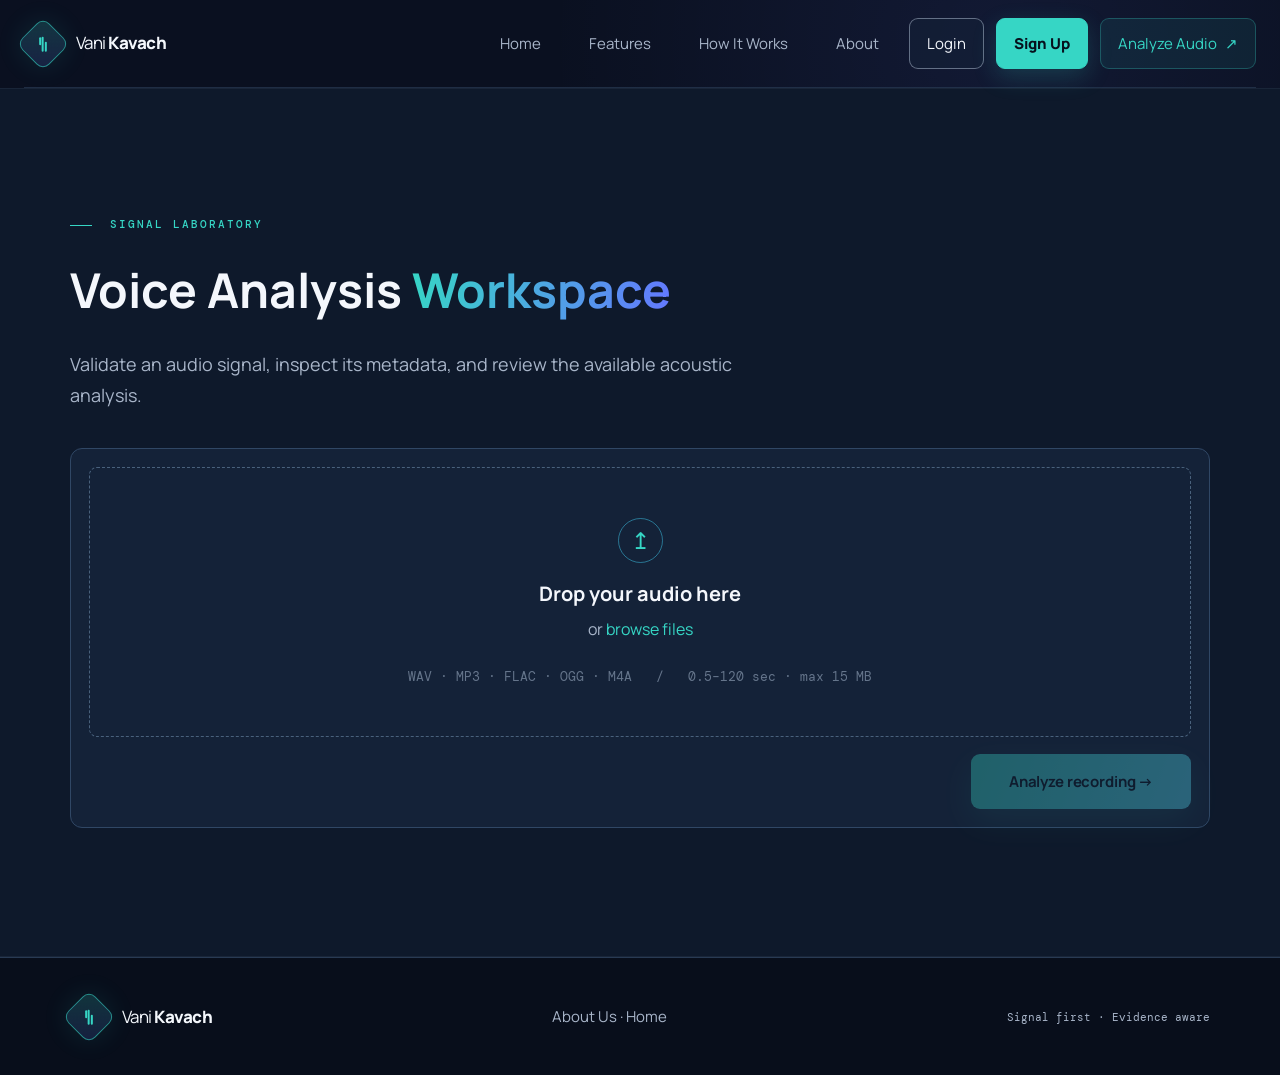
==== frontend/analyze.html @ 5777db7a "Improve frontend design and mobile responsiveness" ====
<!doctype html>
<html lang="en">
  <head><meta charset="UTF-8" /><meta name="viewport" content="width=device-width, initial-scale=1.0" /><meta name="description" content="Validate and analyze an audio recording with Vani Kavach." /><title>Analyze Audio | Vani Kavach</title><link rel="stylesheet" href="style.css" /><link rel="stylesheet" href="premium.css" /></head>
  <body>
    <header class="site-header"><a class="brand" href="index.html" aria-label="Vani Kavach home"><span class="brand-mark" aria-hidden="true"><i></i><i></i><i></i></span><span>Vani <strong>Kavach</strong></span></a><button class="menu-toggle" type="button" aria-expanded="false" aria-controls="site-nav">Menu</button><nav id="site-nav" class="site-nav" aria-label="Primary navigation"><a href="index.html">Home</a><a href="index.html#features">Features</a><a href="index.html#how-it-works">How It Works</a><a href="about.html">About</a><a href="login.html">Login</a><a href="signup.html">Sign Up</a><a class="nav-cta active" href="analyze.html">Analyze Audio <span>↗</span></a></nav></header>
    <main class="workspace-section page-main"><div class="shell"><div class="section-heading workspace-heading"><p class="eyebrow"><span></span> Signal laboratory</p><h1>Voice Analysis <em>Workspace</em></h1><p>Validate an audio signal, inspect its metadata, and review the available acoustic analysis.</p></div><div class="workspace-card">
      <div id="drop-zone" class="drop-zone" tabindex="0" role="button" aria-label="Choose an audio file"><input id="file-input" type="file" accept=".wav,.mp3,.flac,.ogg,.m4a,audio/*" hidden /><div class="upload-orb" aria-hidden="true">↥</div><h3>Drop your audio here</h3><p>or <button id="browse-button" class="inline-button" type="button">browse files</button></p><small>WAV · MP3 · FLAC · OGG · M4A &nbsp; / &nbsp; 0.5–120 sec · max 15 MB</small></div>
      <div id="file-card" class="file-card is-hidden"><div class="file-icon">∿</div><div class="file-details"><strong id="file-name"></strong><span id="file-size"></span></div><button id="remove-file" class="icon-button" type="button" aria-label="Remove selected file">×</button><audio id="audio-preview" controls></audio><div class="wave-strip" aria-hidden="true"></div></div>
      <div class="workspace-actions"><p id="status-message" class="status-message" role="status" aria-live="polite"></p><button id="analyze-button" class="button button-primary" type="button" disabled>Analyze recording <span>→</span></button></div></div><div id="results" class="results is-hidden" aria-live="polite"></div></div></main>
    <footer class="site-footer"><div class="shell footer-inner"><a class="brand" href="index.html"><span class="brand-mark" aria-hidden="true"><i></i><i></i><i></i></span><span>Vani <strong>Kavach</strong></span></a><p><a href="about.html">About Us</a> · <a href="index.html">Home</a></p><span class="footer-meta">Signal first · Evidence aware</span></div></footer><script src="shared.js"></script><script src="script.js"></script>
  </body>
</html>
---- frontend/style.css ----
@import url("https://fonts.googleapis.com/css2?family=DM+Mono:wght@400;500&family=Manrope:wght@400;500;600;700;800&display=swap");

:root{--bg:#0a1020;--surface:#142238;--surface-2:#0e192b;--line:#283a53;--text:#f4f7fc;--muted:#a8b5c9;--cyan:#36d6c5;--highlight:#55ddf4;--indigo:#6478ff;--violet:#6478ff;--green:#62e2b0;--amber:#f8c665}
*{box-sizing:border-box}html{scroll-behavior:smooth}body{margin:0;background:var(--bg);color:var(--text);font-family:Manrope,Arial,sans-serif;line-height:1.55}a{color:inherit;text-decoration:none}button{font:inherit}.shell{width:min(1140px,calc(100% - 48px));margin:auto}
.site-header{height:78px;display:flex;align-items:center;justify-content:space-between;width:min(1240px,calc(100% - 48px));margin:auto;border-bottom:1px solid rgba(36,50,71,.55)}.brand{display:flex;align-items:center;gap:11px;font-size:15px;letter-spacing:-.03em}.brand strong{font-weight:800}.brand-mark{height:30px;width:30px;display:flex;align-items:center;justify-content:center;gap:2px;border:1px solid rgba(67,217,255,.35);border-radius:9px;transform:rotate(45deg);background:linear-gradient(135deg,rgba(67,217,255,.2),rgba(139,125,255,.08))}.brand-mark i{display:block;width:2px;background:var(--cyan);border-radius:4px;transform:rotate(-45deg)}.brand-mark i:nth-child(1){height:8px}.brand-mark i:nth-child(2){height:15px}.brand-mark i:nth-child(3){height:10px}.site-nav{display:flex;align-items:center;gap:30px;font-size:12px;color:var(--muted)}.site-nav a:hover{color:var(--text)}.nav-cta{padding:10px 15px;border:1px solid var(--line);border-radius:7px;color:var(--text)!important}.nav-cta span{color:var(--cyan);margin-left:8px}.menu-toggle{display:none;background:none;border:1px solid var(--line);color:var(--text);padding:8px 11px;border-radius:6px}
.hero{display:grid;grid-template-columns:.88fr 1.12fr;gap:70px;align-items:center;min-height:590px;padding:74px 0 86px}.eyebrow{color:var(--cyan);font:500 10px "DM Mono",monospace;letter-spacing:.16em;text-transform:uppercase;margin:0 0 20px}.eyebrow span{display:inline-block;width:22px;height:1px;background:var(--cyan);vertical-align:middle;margin-right:9px}.hero h1{font-size:clamp(42px,5.2vw,70px);line-height:1.06;letter-spacing:-.07em;margin:0 0 25px}.hero h1 em,.section-heading em{font-style:normal;color:var(--cyan)}.hero-text{max-width:470px;color:var(--muted);font-size:15px}.hero-actions{display:flex;gap:14px;margin:31px 0 25px;flex-wrap:wrap}.button{border:0;border-radius:7px;padding:13px 18px;font-size:12px;font-weight:700;cursor:pointer;transition:.2s transform,.2s background,.2s opacity}.button:hover{transform:translateY(-2px)}.button-primary{background:var(--cyan);color:#06111d;box-shadow:0 0 28px rgba(67,217,255,.18)}.button-primary:hover{background:#73e4ff}.button-primary:disabled{opacity:.35;cursor:not-allowed;transform:none}.button-quiet{background:transparent;border:1px solid var(--line);color:var(--text)}.button-quiet:hover{border-color:var(--cyan)}.hero-note{font:10px "DM Mono",monospace;color:#64748b}.pulse-dot,.panel-status{display:inline-block;width:6px;height:6px;background:var(--green);border-radius:50%;box-shadow:0 0 10px var(--green);margin-right:8px}
.hero-visual{height:390px;position:relative;border:1px solid var(--line);border-radius:12px;overflow:hidden;background:radial-gradient(ellipse at 55% 45%,rgba(27,67,99,.42),transparent 62%),#091321;box-shadow:0 25px 80px rgba(0,0,0,.25)}.visual-grid{position:absolute;inset:0;opacity:.33;background-image:linear-gradient(rgba(67,217,255,.08) 1px,transparent 1px),linear-gradient(90deg,rgba(67,217,255,.08) 1px,transparent 1px);background-size:42px 42px;mask-image:linear-gradient(to bottom,transparent,#000 25%,#000 75%,transparent)}.scan-line{position:absolute;top:0;bottom:0;width:1px;background:linear-gradient(transparent,var(--cyan),transparent);opacity:.45;animation:scan 4s ease-in-out infinite}.waveform{position:absolute;width:100%;left:0;top:55px;height:270px}.wave-back,.wave-front{fill:none;stroke:url(#wave);stroke-width:2;vector-effect:non-scaling-stroke}.wave-back{opacity:.25;transform:translateY(10px);filter:url(#glow)}.wave-front{filter:url(#glow);stroke-width:3}.wave-axis{stroke:#43d9ff;opacity:.12;stroke-dasharray:4 8}.signal-label{position:absolute;font:9px "DM Mono",monospace;color:#8292a7;letter-spacing:.12em}.label-top{top:23px;left:25px}.label-top b{display:inline-block;width:5px;height:5px;border-radius:50%;background:var(--green);margin-left:7px}.label-bottom{bottom:25px;right:25px}.label-bottom span{color:var(--cyan);font-size:16px;margin-left:8px}.signal-panel{position:absolute;bottom:21px;left:22px;display:flex;align-items:center;gap:10px;padding:10px 12px;border-radius:7px;background:rgba(13,25,41,.9);border:1px solid rgba(67,217,255,.22);font-size:10px}.panel-icon{font-size:22px;color:var(--cyan)}.signal-panel small{display:block;color:var(--cyan);font:8px "DM Mono",monospace;letter-spacing:.11em}.signal-panel strong{font-size:11px}.panel-status{margin:0 0 0 15px}
.section{padding:90px 0}.section-heading h2{font-size:clamp(30px,4vw,46px);letter-spacing:-.06em;line-height:1.1;margin:0}.feature-grid{display:grid;grid-template-columns:repeat(3,1fr);gap:15px;margin-top:45px}.feature-card{position:relative;min-height:255px;background:var(--surface);border:1px solid var(--line);border-radius:10px;padding:25px;transition:.25s transform,.25s border-color}.feature-card:hover{transform:translateY(-5px);border-color:#38617a}.feature-number{font:10px "DM Mono",monospace;color:#5d6c7f}.feature-icon{display:block;color:var(--cyan);font-size:35px;margin:20px 0 14px}.feature-card h3{font-size:16px;margin:0 0 9px}.feature-card p{font-size:12px;color:var(--muted);max-width:270px}.feature-card a{position:absolute;bottom:24px;font-size:11px;color:var(--cyan)}.feature-card a span{margin-left:8px}
.workspace-section{padding:94px 0;background:var(--surface-2);border-top:1px solid rgba(36,50,71,.5);border-bottom:1px solid rgba(36,50,71,.5)}.workspace-heading>p:last-child{color:var(--muted);font-size:13px;margin-top:16px}.workspace-card{margin-top:38px;padding:18px;background:rgba(16,24,39,.8);border:1px solid var(--line);border-radius:12px}.drop-zone{min-height:220px;display:flex;flex-direction:column;justify-content:center;align-items:center;text-align:center;border:1px dashed #3a536b;border-radius:8px;cursor:pointer;transition:.2s background,.2s border-color}.drop-zone:hover,.drop-zone.is-dragging{background:rgba(67,217,255,.05);border-color:var(--cyan)}.upload-orb{display:grid;place-items:center;width:45px;height:45px;border-radius:50%;color:var(--cyan);border:1px solid rgba(67,217,255,.45);font-size:23px;margin-bottom:14px}.drop-zone h3{font-size:14px;margin:0}.drop-zone p{font-size:12px;color:var(--muted);margin:3px}.inline-button{border:0;padding:0;background:none;color:var(--cyan);cursor:pointer}.drop-zone small{color:#65758b;font:9px "DM Mono",monospace;margin-top:18px}.file-card{display:grid;grid-template-columns:auto 1fr auto;align-items:center;gap:12px;padding:15px;border:1px solid rgba(67,217,255,.3);border-radius:8px;background:rgba(67,217,255,.04)}.file-icon{display:grid;place-items:center;width:37px;height:37px;border-radius:6px;background:rgba(67,217,255,.12);color:var(--cyan);font-size:20px}.file-details strong,.file-details span{display:block}.file-details strong{font-size:12px;overflow:hidden;text-overflow:ellipsis;white-space:nowrap;max-width:500px}.file-details span{color:var(--muted);font:10px "DM Mono",monospace;margin-top:3px}.icon-button{border:0;background:none;color:var(--muted);font-size:24px;cursor:pointer}.icon-button:hover{color:var(--text)}audio{grid-column:1/-1;width:100%;height:34px;filter:invert(1) hue-rotate(170deg) saturate(1.5);opacity:.85}.wave-strip{grid-column:1/-1;height:30px;opacity:.7;background:linear-gradient(90deg,transparent 0 2%,var(--cyan) 2% 2.5%,transparent 2.5% 5%,var(--cyan) 5% 5.4%,transparent 5.4% 7%,var(--cyan) 7% 8%,transparent 8% 10%,var(--cyan) 10% 10.5%,transparent 10.5% 14%,var(--cyan) 14% 15%,transparent 15% 17%,var(--cyan) 17% 17.5%,transparent 17.5% 100%);background-size:105px 100%;mask-image:linear-gradient(90deg,transparent,#000 15%,#000 85%,transparent)}.workspace-actions{display:flex;align-items:center;justify-content:space-between;gap:15px;margin-top:17px}.status-message{font-size:11px;color:var(--muted);margin:0}.status-message.error{color:#ff8b8b}.status-message.loading{color:var(--cyan)}.results{margin-top:17px;padding:24px;background:var(--surface);border:1px solid var(--line);border-radius:10px}.results h3{margin:0 0 15px;font-size:15px}.result-grid{display:grid;grid-template-columns:repeat(3,1fr);gap:10px}.result-item{padding:12px;border:1px solid var(--line);border-radius:6px}.result-item small{display:block;color:var(--muted);font:9px "DM Mono",monospace;text-transform:uppercase}.result-item strong{display:block;margin-top:4px;font-size:13px}.model-note{margin:17px 0 0;padding:13px;border-left:2px solid var(--amber);background:rgba(248,198,101,.06);font-size:11px;color:#c2cddd}.model-note.experimental{border-color:var(--cyan);background:rgba(67,217,255,.05)}.is-hidden{display:none!important}
.process-grid{display:grid;grid-template-columns:repeat(4,1fr);gap:0;margin-top:45px}.process-grid article{padding:0 24px;border-left:1px solid var(--line)}.process-grid article:first-child{padding-left:0;border:0}.process-grid span{color:var(--cyan);font:11px "DM Mono",monospace}.process-grid h3{font-size:14px;margin:20px 0 7px}.process-grid p{color:var(--muted);font-size:12px;margin:0;max-width:190px}.site-footer{border-top:1px solid var(--line);padding:30px 0}.footer-inner{display:flex;align-items:center;justify-content:space-between}.footer-inner p,.footer-meta{color:var(--muted);font-size:11px}.footer-meta{font-family:"DM Mono",monospace}
@keyframes scan{0%,100%{left:8%;opacity:0}15%{opacity:.45}85%{opacity:.45}50%{left:88%}}@media(max-width:800px){.site-header{height:68px}.menu-toggle{display:block}.site-nav{display:none;position:absolute;z-index:5;top:68px;left:24px;right:24px;padding:16px;background:var(--surface);border:1px solid var(--line);border-radius:8px;flex-direction:column;align-items:stretch;gap:16px}.site-nav.is-open{display:flex}.hero{grid-template-columns:1fr;gap:35px;padding:64px 0}.hero-visual{height:320px}.feature-grid{grid-template-columns:1fr}.process-grid{grid-template-columns:1fr 1fr;gap:28px}.process-grid article{padding:0 0 0 16px}.process-grid article:nth-child(3){border-left:0;padding-left:0}.footer-inner{flex-wrap:wrap;gap:18px}.footer-inner p{order:3;width:100%}}@media(max-width:520px){.shell,.site-header{width:calc(100% - 32px)}.hero h1{font-size:43px}.section,.workspace-section{padding:65px 0}.workspace-actions{align-items:stretch;flex-direction:column}.workspace-actions .button{width:100%}.result-grid{grid-template-columns:1fr 1fr}.process-grid{grid-template-columns:1fr}.process-grid article,.process-grid article:nth-child(3){border-left:0;padding-left:0}.footer-meta{display:none}}

.active{color:var(--cyan)!important}.page-main{min-height:calc(100vh - 145px)}.page-hero{padding:92px 0 75px;border-bottom:1px solid var(--line)}.page-hero h1{font-size:clamp(42px,6vw,70px);line-height:1.05;letter-spacing:-.07em;margin:0 0 23px}.page-hero>p:last-child{max-width:610px;color:var(--muted);font-size:15px}.content-grid{display:grid;grid-template-columns:1fr 1fr;gap:16px;padding-top:38px}.content-panel{padding:30px;background:var(--surface);border:1px solid var(--line);border-radius:10px}.content-panel h2{font-size:24px;line-height:1.2;letter-spacing:-.04em;margin:0 0 17px}.content-panel p{color:var(--muted);font-size:13px}.stack-list{display:grid;gap:17px}.stack-list>div{display:flex;gap:15px;align-items:flex-start}.stack-list b{color:var(--cyan);font:11px "DM Mono",monospace}.stack-list span{display:grid;gap:3px;font-size:12px;color:var(--muted)}.stack-list strong{font-size:13px;color:var(--text)}.planned-label{color:var(--amber)!important;font:10px "DM Mono",monospace!important;letter-spacing:.1em;margin-top:24px}.page-cta{display:flex;justify-content:space-between;align-items:center;gap:20px;padding:80px 0}.page-cta h2{font-size:28px;letter-spacing:-.05em}.auth-page{min-height:100vh;background:radial-gradient(circle at 50% 0%,rgba(25,62,89,.42),transparent 48%),var(--bg)}.auth-header{width:min(940px,calc(100% - 40px));height:78px;margin:auto;display:flex;justify-content:space-between;align-items:center}.back-link{color:var(--muted);font-size:12px}.back-link:hover{color:var(--cyan)}.auth-main{min-height:calc(100vh - 78px);display:grid;place-items:center;padding:40px 20px 70px}.auth-card{width:min(430px,100%);padding:35px;background:rgba(16,24,39,.86);border:1px solid var(--line);border-radius:12px;box-shadow:0 25px 80px rgba(0,0,0,.25)}.auth-card h1{font-size:32px;letter-spacing:-.06em;margin:0 0 7px}.auth-intro{margin:0 0 27px;color:var(--muted);font-size:13px}.auth-card form{display:grid;gap:16px}.auth-card label{display:grid;gap:7px;color:#c3cfde;font-size:11px}.auth-card input{width:100%;padding:12px 13px;border:1px solid var(--line);border-radius:6px;background:#0a1220;color:var(--text);outline:none;font-size:13px}.auth-card input:focus{border-color:var(--cyan);box-shadow:0 0 0 3px rgba(67,217,255,.1)}.password-field{position:relative}.password-field input{padding-right:60px}.password-field button{position:absolute;right:9px;top:7px;border:0;background:none;color:var(--cyan);font-size:10px;cursor:pointer;padding:5px}.field-hint{color:#708095;font-size:10px}.form-submit{width:100%;margin-top:5px}.form-message{min-height:17px;margin:0;font-size:11px}.form-message.error{color:#ff8b8b}.form-message.notice{color:var(--amber)}.auth-links{display:flex;justify-content:space-between;gap:12px;flex-wrap:wrap;margin-top:20px;font-size:11px;color:var(--muted)}.auth-links a{color:var(--cyan)}.backend-note{padding-top:18px;margin:19px 0 0;border-top:1px solid var(--line);color:#718096;font-size:10px;line-height:1.6}
@media(max-width:800px){.content-grid{grid-template-columns:1fr}.page-cta{align-items:flex-start;flex-direction:column}.site-nav .active{color:var(--cyan)!important}}@media(max-width:520px){.page-hero{padding:65px 0 50px}.content-panel{padding:23px}.auth-card{padding:27px 22px}.auth-header{width:calc(100% - 32px)}}
---- frontend/premium.css ----
/* Premium visual layer: keeps the existing structure and interaction styles intact. */
:root {
  --bg: #0a1020;
  --surface: #142238;
  --surface-2: #0e192b;
  --line: #283a53;
  --text: #f4f7fc;
  --muted: #a8b5c9;
  --cyan: #36d6c5;
  --highlight: #55ddf4;
  --indigo: #6478ff;
  --violet: #6478ff;
  --green: #62e2b0;
  --amber: #f8c665;
}

body {
  background:
    radial-gradient(circle at 78% 4%, rgba(100, 120, 255, .09), transparent 28rem),
    var(--bg);
  font-size: 17px;
  line-height: 1.68;
}

a, button, input { -webkit-tap-highlight-color: transparent; }
a:focus-visible, button:focus-visible, input:focus-visible, .drop-zone:focus-visible {
  outline: 3px solid rgba(85, 221, 244, .7);
  outline-offset: 4px;
}

.site-header {
  height: 88px;
  border-bottom-color: rgba(40, 58, 83, .72);
}
.brand { font-size: 17px; gap: 14px; }
.brand-mark {
  width: 38px;
  height: 38px;
  border-color: rgba(54, 214, 197, .58);
  background: linear-gradient(135deg, rgba(54, 214, 197, .2), rgba(100, 120, 255, .16));
  box-shadow: 0 0 28px rgba(54, 214, 197, .12);
}
.brand-mark i { background: var(--cyan); }
.site-nav {
  gap: 12px;
  font-size: 15px;
  color: var(--muted);
}
.site-nav a {
  min-height: 46px;
  display: inline-flex;
  align-items: center;
  padding: 12px 17px;
  border: 1px solid transparent;
  border-radius: 9px;
  transition: color .2s ease, background-color .2s ease, border-color .2s ease, transform .2s ease;
}
.site-nav a:hover {
  color: var(--text);
  background: rgba(85, 221, 244, .07);
  border-color: rgba(85, 221, 244, .22);
  transform: translateY(-1px);
}
.site-nav a:focus-visible {
  color: var(--text);
  background: rgba(85, 221, 244, .1);
  border-color: var(--highlight);
}
.site-nav a.active {
  color: var(--cyan) !important;
  background: rgba(54, 214, 197, .08);
  border-color: rgba(54, 214, 197, .28);
}
.site-nav a[href="login.html"] {
  color: var(--text);
  border-color: rgba(168, 181, 201, .55);
  background: rgba(20, 34, 56, .5);
}
.site-nav a[href="login.html"]:hover,
.site-nav a[href="login.html"]:focus-visible {
  border-color: var(--highlight);
  background: rgba(85, 221, 244, .1);
}
.site-nav a[href="signup.html"] {
  color: #06111d;
  border-color: var(--cyan);
  background: var(--cyan);
  font-weight: 800;
  box-shadow: 0 8px 24px rgba(54, 214, 197, .18);
}
.site-nav a[href="signup.html"]:hover,
.site-nav a[href="signup.html"]:focus-visible {
  color: #06111d;
  border-color: #75e6d7;
  background: #75e6d7;
  box-shadow: 0 10px 28px rgba(54, 214, 197, .28);
}
.nav-cta {
  padding: 12px 19px;
  min-height: 46px;
  border-color: rgba(54, 214, 197, .45);
  background: rgba(54, 214, 197, .1);
  color: var(--text) !important;
}
.nav-cta:hover,
.nav-cta:focus-visible {
  background: rgba(54, 214, 197, .18);
  border-color: var(--cyan);
}
.menu-toggle {
  min-height: 44px;
  padding: 10px 16px;
  border-radius: 9px;
  font-size: 15px;
  transition: color .2s ease, background-color .2s ease, border-color .2s ease;
}
.menu-toggle:hover,
.menu-toggle:focus-visible {
  color: var(--cyan);
  background: rgba(54, 214, 197, .1);
  border-color: var(--cyan);
}

.hero {
  grid-template-columns: .94fr 1.06fr;
  gap: 76px;
  min-height: 680px;
  padding: 88px 0 105px;
}
.eyebrow { color: var(--cyan); font-size: 11px; letter-spacing: .18em; }
.hero h1 {
  max-width: 680px;
  font-size: clamp(52px, 5vw, 64px);
  letter-spacing: -.065em;
  line-height: 1.06;
}
.hero h1 em, .section-heading em, .page-hero em {
  background: linear-gradient(100deg, var(--cyan), var(--indigo));
  -webkit-background-clip: text;
  background-clip: text;
  color: transparent;
}
.hero-text { font-size: 18px; line-height: 1.7; max-width: 500px; }
.hero-actions { gap: 16px; margin-top: 38px; }
.button {
  min-height: 54px;
  padding: 15px 28px;
  border-radius: 9px;
  font-size: 15px;
  font-weight: 700;
  letter-spacing: -.01em;
}
.button-primary {
  background: linear-gradient(110deg, var(--cyan), var(--highlight));
  box-shadow: 0 12px 34px rgba(54, 214, 197, .2);
}
.button-primary:hover { background: linear-gradient(110deg, #63e6d7, #75e6f7); }
.button-quiet { min-height: 52px; padding-inline: 25px; border-color: #3a506d; }
.hero-note { font-size: 14px; line-height: 1.6; color: #a8b5c9; }

.hero-visual {
  height: 460px;
  border-color: #304765;
  border-radius: 18px;
  background:
    radial-gradient(ellipse at 50% 48%, rgba(54, 214, 197, .2), transparent 35%),
    radial-gradient(ellipse at 80% 12%, rgba(100, 120, 255, .22), transparent 42%),
    #0b1729;
  box-shadow: 0 34px 100px rgba(0, 0, 0, .36), 0 0 90px rgba(54, 214, 197, .08);
}
.visual-grid {
  opacity: .48;
  background-image: linear-gradient(rgba(85, 221, 244, .1) 1px, transparent 1px), linear-gradient(90deg, rgba(85, 221, 244, .1) 1px, transparent 1px);
  background-size: 46px 46px;
}
.waveform { top: 88px; height: 290px; }
.wave-front, .wave-back { stroke: url(#wave); }
.wave-front { stroke-width: 3.5; }
.signal-label { color: #9aacc1; }
.signal-panel {
  bottom: 26px;
  left: 26px;
  padding: 13px 16px;
  border-color: rgba(54, 214, 197, .35);
  background: rgba(13, 28, 47, .92);
}
.signal-panel small { color: var(--cyan); }

.section { padding: 128px 0; }
.section-heading h2 { font-size: clamp(30px, 3.1vw, 38px); line-height: 1.15; }
.feature-grid { grid-template-columns: 1.08fr 1fr 1fr; gap: 18px; margin-top: 52px; }
.feature-card {
  min-height: 320px;
  padding: 32px;
  border-radius: 14px;
  background: linear-gradient(145deg, #142238, #101c30);
  border-color: #2c405c;
}
.feature-card:first-child {
  background: linear-gradient(145deg, rgba(54, 214, 197, .12), #142238 56%);
  border-color: rgba(54, 214, 197, .35);
}
.feature-card:hover { border-color: rgba(85, 221, 244, .7); box-shadow: 0 18px 42px rgba(0, 0, 0, .2); }
.feature-icon { color: var(--highlight); font-size: 43px; margin: 27px 0 18px; }
.feature-card h3 { font-size: 22px; line-height: 1.25; }
.feature-card p { font-size: 16px; line-height: 1.7; max-width: 31ch; }
.feature-card a { font-size: 15px; }

.process-section {
  max-width: 1140px;
  margin: auto;
  padding-top: 40px;
  padding-bottom: 116px;
}
.process-grid {
  position: relative;
  grid-template-columns: repeat(4, 1fr);
  gap: 0;
  margin-top: 55px;
  padding-top: 25px;
}
.process-grid::before {
  content: "";
  position: absolute;
  top: 0;
  left: 8%;
  right: 8%;
  height: 1px;
  background: linear-gradient(90deg, var(--cyan), var(--indigo), var(--cyan));
  opacity: .42;
}
.process-grid article { min-height: 175px; border-left-color: #334962; }
.process-grid span { font-size: 14px; }
.process-grid h3 { font-size: 21px; line-height: 1.25; margin-top: 25px; }
.process-grid p { font-size: 16px; line-height: 1.65; }
.final-cta {
  display: flex;
  align-items: center;
  justify-content: space-between;
  gap: 35px;
  margin-bottom: 112px;
  padding: 53px 58px;
  border: 1px solid rgba(54, 214, 197, .33);
  border-radius: 18px;
  background: linear-gradient(110deg, rgba(54, 214, 197, .13), rgba(100, 120, 255, .18)), #101d32;
  box-shadow: 0 24px 60px rgba(0, 0, 0, .24);
}
.final-cta .eyebrow { margin-bottom: 14px; }
.final-cta h2 { margin: 0; font-size: clamp(25px, 3.2vw, 39px); line-height: 1.15; letter-spacing: -.06em; }

.workspace-section { padding: 128px 0; background: var(--surface-2); }
.workspace-card, .results { background: #142238; border-color: #304765; }
.drop-zone { min-height: 270px; border-color: #49617c; }
.drop-zone:hover, .drop-zone.is-dragging { background: rgba(54, 214, 197, .06); border-color: var(--cyan); }
.workspace-actions .button { min-width: 220px; }
.result-item { background: rgba(10, 16, 32, .25); border-color: #304765; }

.page-hero { padding-top: 120px; padding-bottom: 96px; }
.page-hero h1 { font-size: clamp(40px, 4.5vw, 48px); line-height: 1.1; }
.page-hero > p:last-child { font-size: 18px; line-height: 1.7; max-width: 62ch; }
.content-panel { background: #142238; border-color: #304765; border-radius: 14px; }
.content-panel h2 { font-size: 26px; line-height: 1.25; }
.content-panel p { font-size: 16px; line-height: 1.72; }
.stack-list { gap: 22px; }
.stack-list b { font-size: 14px; }
.stack-list span { font-size: 16px; line-height: 1.55; }
.stack-list strong { font-size: 17px; }
.page-cta { padding-top: 90px; padding-bottom: 110px; }
.page-cta h2 { font-size: clamp(28px, 3vw, 36px); }
.auth-card { background: #142238; border-color: #304765; border-radius: 14px; }
.auth-card h1 { font-size: 38px; line-height: 1.15; }
.auth-intro { font-size: 16px; line-height: 1.65; }
.auth-card form { gap: 21px; }
.auth-card label { gap: 9px; font-size: 17px; line-height: 1.4; }
.auth-card input { min-height: 52px; padding: 13px 15px; background: #0e192b; border-color: #354c68; font-size: 17px; }
.auth-card .button { min-height: 52px; }
.auth-links { font-size: 15px; line-height: 1.6; }
.backend-note { font-size: 14px; line-height: 1.65; }
.back-link { font-size: 15px; }
.form-message { font-size: 15px; line-height: 1.6; }
.workspace-heading h1 { font-size: clamp(40px, 4.5vw, 48px); line-height: 1.12; }
.workspace-heading > p:last-child { font-size: 18px; line-height: 1.7; max-width: 62ch; }
.drop-zone h3 { font-size: 20px; }
.drop-zone p { font-size: 16px; margin: 6px; }
.drop-zone small { font-size: 13px; line-height: 1.5; }
.status-message { font-size: 15px; line-height: 1.6; }
.results h3 { font-size: 22px; }
.result-item { padding: 16px; }
.result-item small { font-size: 12px; }
.result-item strong { font-size: 16px; }
.model-note { font-size: 15px; line-height: 1.7; padding: 16px; }
.site-footer { border-top-color: #283a53; background: #080e1b; }
.footer-inner p { font-size: 15px; line-height: 1.8; }
.footer-inner p a { color: var(--muted); }
.footer-inner p a:hover { color: var(--cyan); }

@media (max-width: 1023px) {
  .hero {
    gap: 56px;
    padding-inline: 8px;
  }
  .shell { width: min(100% - 40px, 920px); }
  .content-grid { gap: 20px; }
}

@media (max-width: 767px) {
  .site-header { height: 76px; }
  .site-nav {
    top: 76px;
    left: 16px;
    right: 16px;
    gap: 8px;
    background: #142238;
    border-color: #38516f;
    padding: 16px;
  }
  .site-nav a {
    width: 100%;
    min-height: 46px;
    justify-content: flex-start;
    padding: 12px 16px;
  }
  .site-nav a[href="signup.html"],
  .site-nav .nav-cta {
    justify-content: center;
  }
  .shell { width: calc(100% - 40px); }
  .hero {
    display: grid;
    grid-template-columns: minmax(0, 1fr);
    min-height: auto;
    gap: 42px;
    padding: 72px 0 88px;
  }
  .hero-copy {
    width: 100%;
    max-width: 620px;
    margin: 0 auto;
  }
  .hero h1 {
    width: 100%;
    max-width: 19ch;
    font-size: clamp(38px, 10vw, 46px);
    line-height: 1.08;
    letter-spacing: -.055em;
  }
  .hero-text {
    max-width: 54ch;
    font-size: 17px;
    line-height: 1.6;
  }
  .hero-actions {
    align-items: stretch;
    gap: 12px;
    margin-top: 30px;
  }
  .hero-actions .button {
    min-height: 52px;
    justify-content: center;
  }
  .hero-visual {
    width: min(100%, 320px);
    height: 320px;
    margin: 0 auto;
  }
  .feature-grid { grid-template-columns: 1fr; }
  .feature-card, .feature-card:first-child { min-height: 280px; }
  .process-section { padding-top: 65px; }
  .final-cta { align-items: flex-start; flex-direction: column; padding: 35px 28px; margin-bottom: 70px; }
  .final-cta .button { width: 100%; }
  .content-grid { grid-template-columns: 1fr; padding-top: 28px; }
  .content-panel { padding: 28px 24px; }
  .page-cta { align-items: flex-start; flex-direction: column; padding: 72px 0 88px; }
  .page-cta .button { width: 100%; }
  .workspace-section { padding: 88px 0; }
  .workspace-card { margin-top: 30px; padding: 16px; }
  .workspace-actions { align-items: stretch; flex-direction: column; gap: 16px; }
  .workspace-actions .button { width: 100%; min-width: 0; }
  .result-grid { grid-template-columns: 1fr; }
  .auth-header { width: calc(100% - 40px); }
  .auth-main { padding: 32px 20px 56px; }
  .auth-card { width: 100%; max-width: 520px; }
}

@media (max-width: 400px) {
  .shell, .site-header, .auth-header { width: calc(100% - 32px); }
  .hero { padding-top: 64px; }
  .hero { gap: 34px; padding-bottom: 72px; }
  .hero h1 { max-width: 18ch; font-size: clamp(38px, 10vw, 44px); }
  .hero-text { font-size: 17px; line-height: 1.65; }
  .hero-actions { flex-direction: column; }
  .hero-actions .button { width: 100%; text-align: center; }
  .button { min-height: 52px; }
  .hero-visual { width: 100%; max-width: 300px; height: 300px; }
  .waveform { top: 50px; height: 235px; }
  .signal-panel { left: 15px; bottom: 15px; }
  .page-hero { padding-top: 76px; }
  .page-hero h1, .workspace-heading h1 { font-size: clamp(36px, 10vw, 44px); }
  .page-hero > p:last-child, .workspace-heading > p:last-child { font-size: 17px; }
  .content-panel p { font-size: 16px; }
  .content-panel h2 { font-size: 24px; }
  .auth-card h1 { font-size: 34px; }
  .auth-card { padding: 32px 24px; }
  .footer-inner p { font-size: 14px; }
  .content-panel { padding: 24px 20px; }
  .final-cta { padding: 30px 22px; }
  .workspace-actions .button { width: 100%; }
}
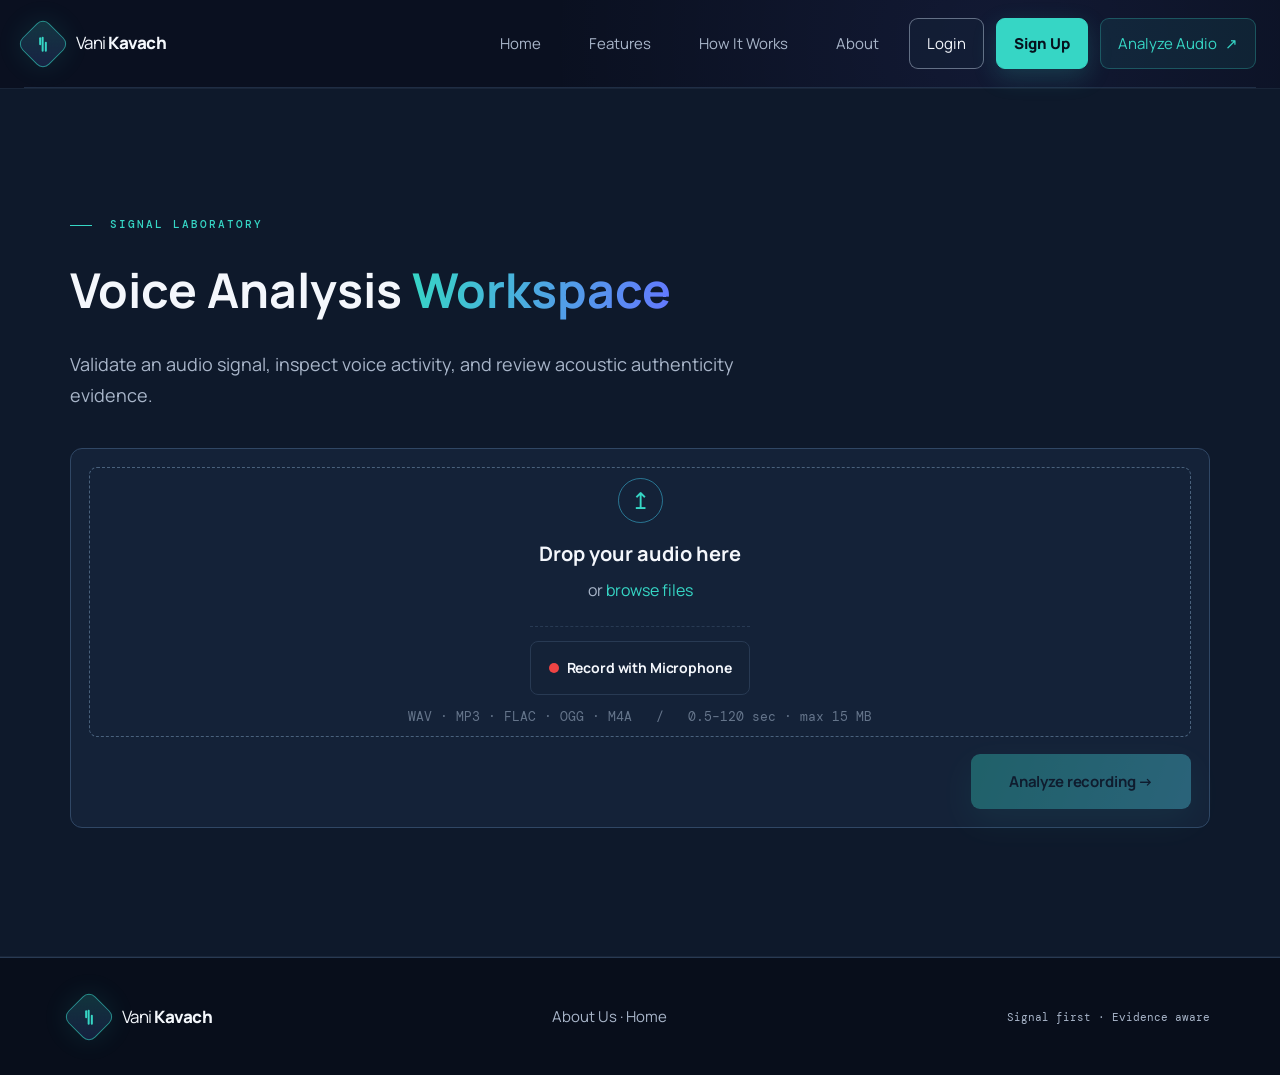
==== commit 1877a59c: "updated" ====
--- a/frontend/analyze.html
+++ b/frontend/analyze.html
@@ -1,12 +1,92 @@
 <!doctype html>
 <html lang="en">
-  <head><meta charset="UTF-8" /><meta name="viewport" content="width=device-width, initial-scale=1.0" /><meta name="description" content="Validate and analyze an audio recording with Vani Kavach." /><title>Analyze Audio | Vani Kavach</title><link rel="stylesheet" href="style.css" /><link rel="stylesheet" href="premium.css" /></head>
+  <head>
+    <meta charset="UTF-8" />
+    <meta name="viewport" content="width=device-width, initial-scale=1.0" />
+    <meta name="description" content="Validate and analyze an audio recording with Vani Kavach." />
+    <title>Analyze Audio | Vani Kavach</title>
+    <link rel="stylesheet" href="style.css" />
+    <link rel="stylesheet" href="premium.css" />
+  </head>
   <body>
-    <header class="site-header"><a class="brand" href="index.html" aria-label="Vani Kavach home"><span class="brand-mark" aria-hidden="true"><i></i><i></i><i></i></span><span>Vani <strong>Kavach</strong></span></a><button class="menu-toggle" type="button" aria-expanded="false" aria-controls="site-nav">Menu</button><nav id="site-nav" class="site-nav" aria-label="Primary navigation"><a href="index.html">Home</a><a href="index.html#features">Features</a><a href="index.html#how-it-works">How It Works</a><a href="about.html">About</a><a href="login.html">Login</a><a href="signup.html">Sign Up</a><a class="nav-cta active" href="analyze.html">Analyze Audio <span>↗</span></a></nav></header>
-    <main class="workspace-section page-main"><div class="shell"><div class="section-heading workspace-heading"><p class="eyebrow"><span></span> Signal laboratory</p><h1>Voice Analysis <em>Workspace</em></h1><p>Validate an audio signal, inspect its metadata, and review the available acoustic analysis.</p></div><div class="workspace-card">
-      <div id="drop-zone" class="drop-zone" tabindex="0" role="button" aria-label="Choose an audio file"><input id="file-input" type="file" accept=".wav,.mp3,.flac,.ogg,.m4a,audio/*" hidden /><div class="upload-orb" aria-hidden="true">↥</div><h3>Drop your audio here</h3><p>or <button id="browse-button" class="inline-button" type="button">browse files</button></p><small>WAV · MP3 · FLAC · OGG · M4A &nbsp; / &nbsp; 0.5–120 sec · max 15 MB</small></div>
-      <div id="file-card" class="file-card is-hidden"><div class="file-icon">∿</div><div class="file-details"><strong id="file-name"></strong><span id="file-size"></span></div><button id="remove-file" class="icon-button" type="button" aria-label="Remove selected file">×</button><audio id="audio-preview" controls></audio><div class="wave-strip" aria-hidden="true"></div></div>
-      <div class="workspace-actions"><p id="status-message" class="status-message" role="status" aria-live="polite"></p><button id="analyze-button" class="button button-primary" type="button" disabled>Analyze recording <span>→</span></button></div></div><div id="results" class="results is-hidden" aria-live="polite"></div></div></main>
-    <footer class="site-footer"><div class="shell footer-inner"><a class="brand" href="index.html"><span class="brand-mark" aria-hidden="true"><i></i><i></i><i></i></span><span>Vani <strong>Kavach</strong></span></a><p><a href="about.html">About Us</a> · <a href="index.html">Home</a></p><span class="footer-meta">Signal first · Evidence aware</span></div></footer><script src="shared.js"></script><script src="script.js"></script>
+    <header class="site-header">
+      <a class="brand" href="index.html" aria-label="Vani Kavach home">
+        <span class="brand-mark" aria-hidden="true"><i></i><i></i><i></i></span>
+        <span>Vani <strong>Kavach</strong></span>
+      </a>
+      <button class="menu-toggle" type="button" aria-expanded="false" aria-controls="site-nav">Menu</button>
+      <nav id="site-nav" class="site-nav" aria-label="Primary navigation">
+        <a href="index.html">Home</a>
+        <a href="index.html#features">Features</a>
+        <a href="index.html#how-it-works">How It Works</a>
+        <a href="about.html">About</a>
+        <a href="login.html">Login</a>
+        <a href="signup.html">Sign Up</a>
+        <a class="nav-cta active" href="analyze.html">Analyze Audio <span>↗</span></a>
+      </nav>
+    </header>
+
+    <main class="workspace-section page-main">
+      <div class="shell">
+        <div class="section-heading workspace-heading">
+          <p class="eyebrow"><span></span> Signal laboratory</p>
+          <h1>Voice Analysis <em>Workspace</em></h1>
+          <p>Validate an audio signal, inspect voice activity, and review acoustic authenticity evidence.</p>
+        </div>
+
+        <div class="workspace-card">
+          <div id="drop-zone" class="drop-zone" tabindex="0" role="button" aria-label="Choose an audio file">
+            <input id="file-input" type="file" accept=".wav,.mp3,.flac,.ogg,.m4a,audio/*" hidden />
+            <div class="upload-orb" aria-hidden="true">↥</div>
+            <h3>Drop your audio here</h3>
+            <p>or <button id="browse-button" class="inline-button" type="button">browse files</button></p>
+
+            <div class="mic-option" style="margin-top: 16px; padding-top: 14px; border-top: 1px dashed var(--line); display: flex; flex-direction: column; align-items: center; gap: 8px;">
+              <button id="record-button" class="button" type="button" style="background: rgba(20, 34, 56, 0.8); border: 1px solid var(--line); font-size: 14px; padding: 8px 18px; border-radius: 8px; display: inline-flex; align-items: center; gap: 8px; color: var(--text); cursor: pointer;">
+                <span id="rec-indicator" style="width: 10px; height: 10px; border-radius: 50%; background: #ef4444; display: inline-block;"></span>
+                <span id="record-text">Record with Microphone</span>
+              </button>
+              <span id="recording-timer" class="is-hidden" style="color: var(--highlight); font-weight: 700; font-size: 14px;">00:00</span>
+            </div>
+
+            <small style="margin-top: 12px; display: block;">WAV · MP3 · FLAC · OGG · M4A &nbsp; / &nbsp; 0.5–120 sec · max 15 MB</small>
+          </div>
+
+          <div id="file-card" class="file-card is-hidden">
+            <div class="file-icon">∿</div>
+            <div class="file-details">
+              <strong id="file-name"></strong>
+              <span id="file-size"></span>
+            </div>
+            <button id="remove-file" class="icon-button" type="button" aria-label="Remove selected file">×</button>
+            <audio id="audio-preview" controls></audio>
+            <div class="wave-strip" aria-hidden="true"></div>
+          </div>
+
+          <div class="workspace-actions">
+            <p id="status-message" class="status-message" role="status" aria-live="polite"></p>
+            <button id="analyze-button" class="button button-primary" type="button" disabled>
+              Analyze recording <span>→</span>
+            </button>
+          </div>
+        </div>
+
+        <div id="results" class="results is-hidden" aria-live="polite"></div>
+      </div>
+    </main>
+
+    <footer class="site-footer">
+      <div class="shell footer-inner">
+        <a class="brand" href="index.html">
+          <span class="brand-mark" aria-hidden="true"><i></i><i></i><i></i></span>
+          <span>Vani <strong>Kavach</strong></span>
+        </a>
+        <p><a href="about.html">About Us</a> · <a href="index.html">Home</a></p>
+        <span class="footer-meta">Signal first · Evidence aware</span>
+      </div>
+    </footer>
+
+    <script src="shared.js"></script>
+    <script src="script.js"></script>
   </body>
 </html>
